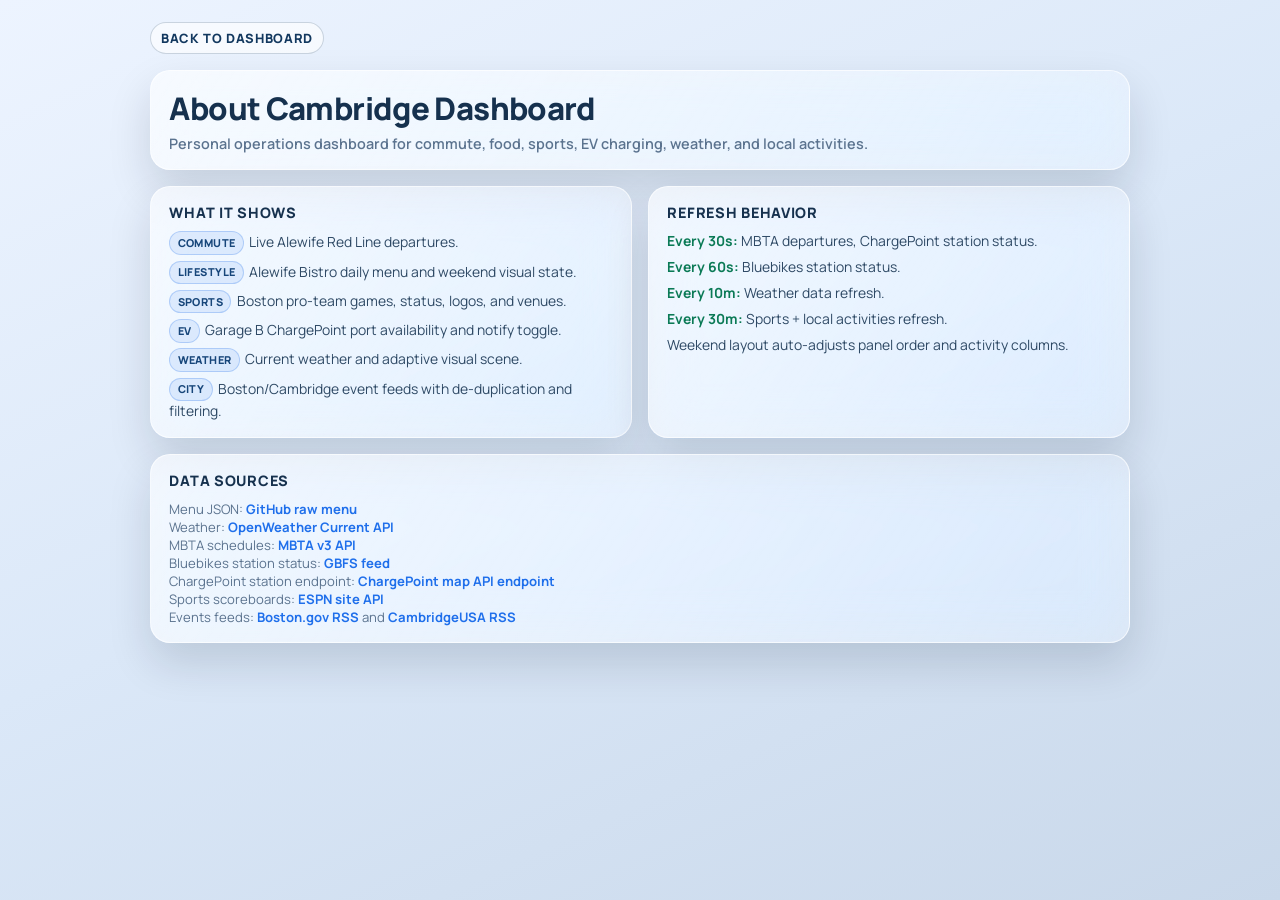
==== about.html @ 434096ef "Add weekend-aware sports/events panel, about page, and dashboard UI/data updates" ====
<!DOCTYPE html>
<html lang="en">
<head>
  <meta charset="utf-8" />
  <meta name="viewport" content="width=device-width,initial-scale=1" />
  <title>About | Cambridge Dashboard</title>
  <link href="https://fonts.googleapis.com/css2?family=Manrope:wght@400;600;700;800&display=swap" rel="stylesheet" />
  <style>
    :root {
      --bg: linear-gradient(155deg, #edf4ff 0%, #dbe8f8 47%, #c9d8ea 100%);
      --panel: linear-gradient(122deg, rgba(255, 255, 255, 0.64) 0%, rgba(255, 255, 255, 0.28) 100%);
      --border: rgba(255, 255, 255, 0.66);
      --title: #16314e;
      --text: #2e4965;
      --muted: #5b738f;
      --accent: #1f6feb;
      --ok: #0b7a56;
    }

    * {
      box-sizing: border-box;
      margin: 0;
      padding: 0;
    }

    body {
      font-family: "SF Pro Text", "SF Pro Display", -apple-system, BlinkMacSystemFont, "Segoe UI", "Manrope", sans-serif;
      background: var(--bg);
      color: var(--text);
      min-height: 100vh;
      padding: 1.4rem;
      -webkit-font-smoothing: antialiased;
    }

    .wrap {
      width: min(980px, 100%);
      margin: 0 auto;
      display: grid;
      gap: 1rem;
    }

    .card {
      background: var(--panel);
      border: 1px solid var(--border);
      border-radius: 20px;
      box-shadow: 0 20px 44px rgba(8, 24, 46, 0.14);
      backdrop-filter: blur(22px) saturate(155%);
      -webkit-backdrop-filter: blur(22px) saturate(155%);
      padding: 1rem 1.15rem;
    }

    .title {
      color: var(--title);
      font-size: clamp(1.3rem, 3.2vw, 1.95rem);
      font-weight: 800;
      letter-spacing: -0.02em;
    }

    .subtitle {
      margin-top: 0.32rem;
      color: var(--muted);
      font-size: 0.9rem;
      font-weight: 600;
    }

    .row {
      display: grid;
      grid-template-columns: repeat(2, minmax(0, 1fr));
      gap: 1rem;
    }

    h2 {
      color: var(--title);
      font-size: 0.9rem;
      font-weight: 800;
      letter-spacing: 0.05em;
      text-transform: uppercase;
      margin-bottom: 0.6rem;
    }

    ul {
      display: grid;
      gap: 0.36rem;
      list-style: none;
    }

    li {
      font-size: 0.87rem;
      line-height: 1.45;
    }

    .tag {
      display: inline-block;
      font-size: 0.68rem;
      font-weight: 800;
      text-transform: uppercase;
      letter-spacing: 0.04em;
      padding: 0.18rem 0.45rem;
      border-radius: 999px;
      border: 1px solid rgba(31, 111, 235, 0.24);
      color: #17467a;
      background: rgba(31, 111, 235, 0.1);
      margin-right: 0.35rem;
    }

    .source {
      font-size: 0.82rem;
      color: var(--muted);
    }

    .source a {
      color: var(--accent);
      text-decoration: none;
      font-weight: 700;
    }

    .source a:hover {
      text-decoration: underline;
    }

    .ok {
      color: var(--ok);
      font-weight: 700;
    }

    .back {
      display: inline-flex;
      width: fit-content;
      align-items: center;
      gap: 0.35rem;
      text-decoration: none;
      font-size: 0.8rem;
      font-weight: 800;
      letter-spacing: 0.05em;
      text-transform: uppercase;
      color: #12385f;
      border: 1px solid rgba(18, 56, 95, 0.2);
      background: rgba(255, 255, 255, 0.62);
      border-radius: 999px;
      padding: 0.35rem 0.62rem;
    }

    @media (max-width: 760px) {
      .row {
        grid-template-columns: 1fr;
      }
    }
  </style>
</head>
<body>
  <div class="wrap">
    <a class="back" href="index.html">Back to Dashboard</a>

    <section class="card">
      <div class="title">About Cambridge Dashboard</div>
      <div class="subtitle">Personal operations dashboard for commute, food, sports, EV charging, weather, and local activities.</div>
    </section>

    <section class="row">
      <article class="card">
        <h2>What It Shows</h2>
        <ul>
          <li><span class="tag">Commute</span>Live Alewife Red Line departures.</li>
          <li><span class="tag">Lifestyle</span>Alewife Bistro daily menu and weekend visual state.</li>
          <li><span class="tag">Sports</span>Boston pro-team games, status, logos, and venues.</li>
          <li><span class="tag">EV</span>Garage B ChargePoint port availability and notify toggle.</li>
          <li><span class="tag">Weather</span>Current weather and adaptive visual scene.</li>
          <li><span class="tag">City</span>Boston/Cambridge event feeds with de-duplication and filtering.</li>
        </ul>
      </article>

      <article class="card">
        <h2>Refresh Behavior</h2>
        <ul>
          <li><span class="ok">Every 30s:</span> MBTA departures, ChargePoint station status.</li>
          <li><span class="ok">Every 60s:</span> Bluebikes station status.</li>
          <li><span class="ok">Every 10m:</span> Weather data refresh.</li>
          <li><span class="ok">Every 30m:</span> Sports + local activities refresh.</li>
          <li>Weekend layout auto-adjusts panel order and activity columns.</li>
        </ul>
      </article>
    </section>

    <section class="card">
      <h2>Data Sources</h2>
      <div class="source">Menu JSON: <a href="https://raw.githubusercontent.com/Char1esQian/cambridgedashboard/refs/heads/main/menu.json">GitHub raw menu</a></div>
      <div class="source">Weather: <a href="https://openweathermap.org/current">OpenWeather Current API</a></div>
      <div class="source">MBTA schedules: <a href="https://api-v3.mbta.com/docs/swagger/index.html">MBTA v3 API</a></div>
      <div class="source">Bluebikes station status: <a href="https://gbfs.bluebikes.com/gbfs/en/station_status.json">GBFS feed</a></div>
      <div class="source">ChargePoint station endpoint: <a href="https://mc.chargepoint.com/map-prod/v3/station">ChargePoint map API endpoint</a></div>
      <div class="source">Sports scoreboards: <a href="https://site.api.espn.com/">ESPN site API</a></div>
      <div class="source">Events feeds: <a href="https://www.boston.gov/rss/events">Boston.gov RSS</a> and <a href="https://www.cambridgeusa.org/events/rss">CambridgeUSA RSS</a></div>
    </section>
  </div>
</body>
</html>
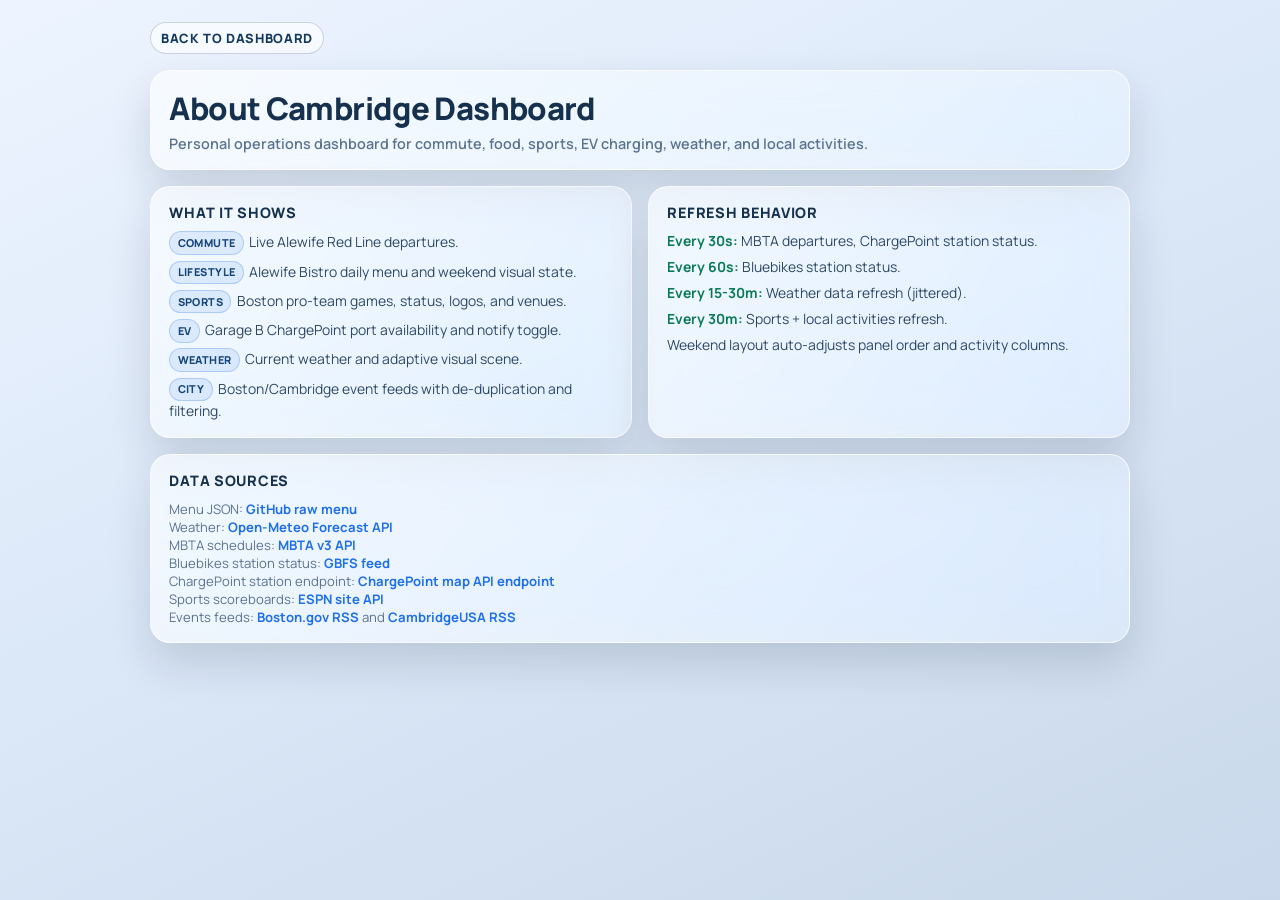
==== commit 24e202b3: "feat: upgrade weather, menu visuals automation, sports/EV UI, and event filtering" ====
--- a/about.html
+++ b/about.html
@@ -174,7 +174,7 @@
         <ul>
           <li><span class="ok">Every 30s:</span> MBTA departures, ChargePoint station status.</li>
           <li><span class="ok">Every 60s:</span> Bluebikes station status.</li>
-          <li><span class="ok">Every 10m:</span> Weather data refresh.</li>
+          <li><span class="ok">Every 15-30m:</span> Weather data refresh (jittered).</li>
           <li><span class="ok">Every 30m:</span> Sports + local activities refresh.</li>
           <li>Weekend layout auto-adjusts panel order and activity columns.</li>
         </ul>
@@ -184,7 +184,7 @@
     <section class="card">
       <h2>Data Sources</h2>
       <div class="source">Menu JSON: <a href="https://raw.githubusercontent.com/Char1esQian/cambridgedashboard/refs/heads/main/menu.json">GitHub raw menu</a></div>
-      <div class="source">Weather: <a href="https://openweathermap.org/current">OpenWeather Current API</a></div>
+      <div class="source">Weather: <a href="https://open-meteo.com/">Open-Meteo Forecast API</a></div>
       <div class="source">MBTA schedules: <a href="https://api-v3.mbta.com/docs/swagger/index.html">MBTA v3 API</a></div>
       <div class="source">Bluebikes station status: <a href="https://gbfs.bluebikes.com/gbfs/en/station_status.json">GBFS feed</a></div>
       <div class="source">ChargePoint station endpoint: <a href="https://mc.chargepoint.com/map-prod/v3/station">ChargePoint map API endpoint</a></div>
